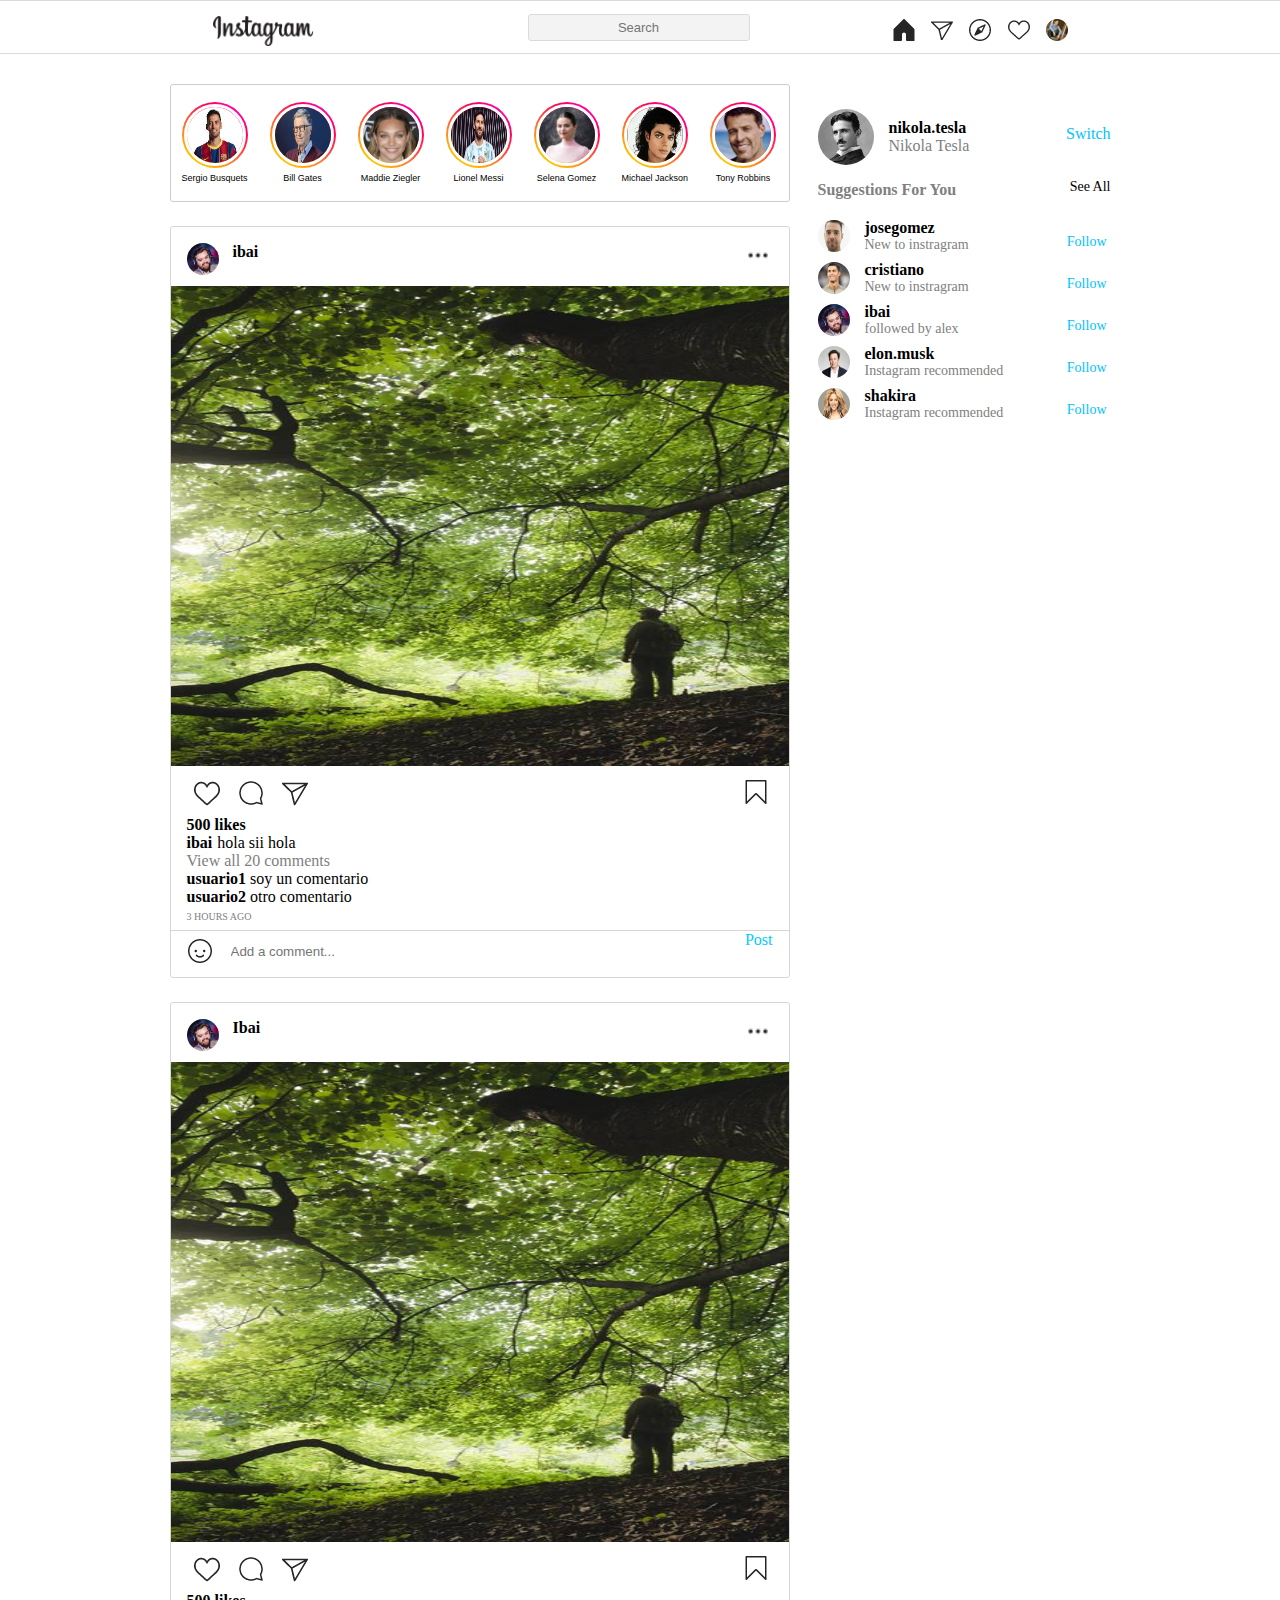
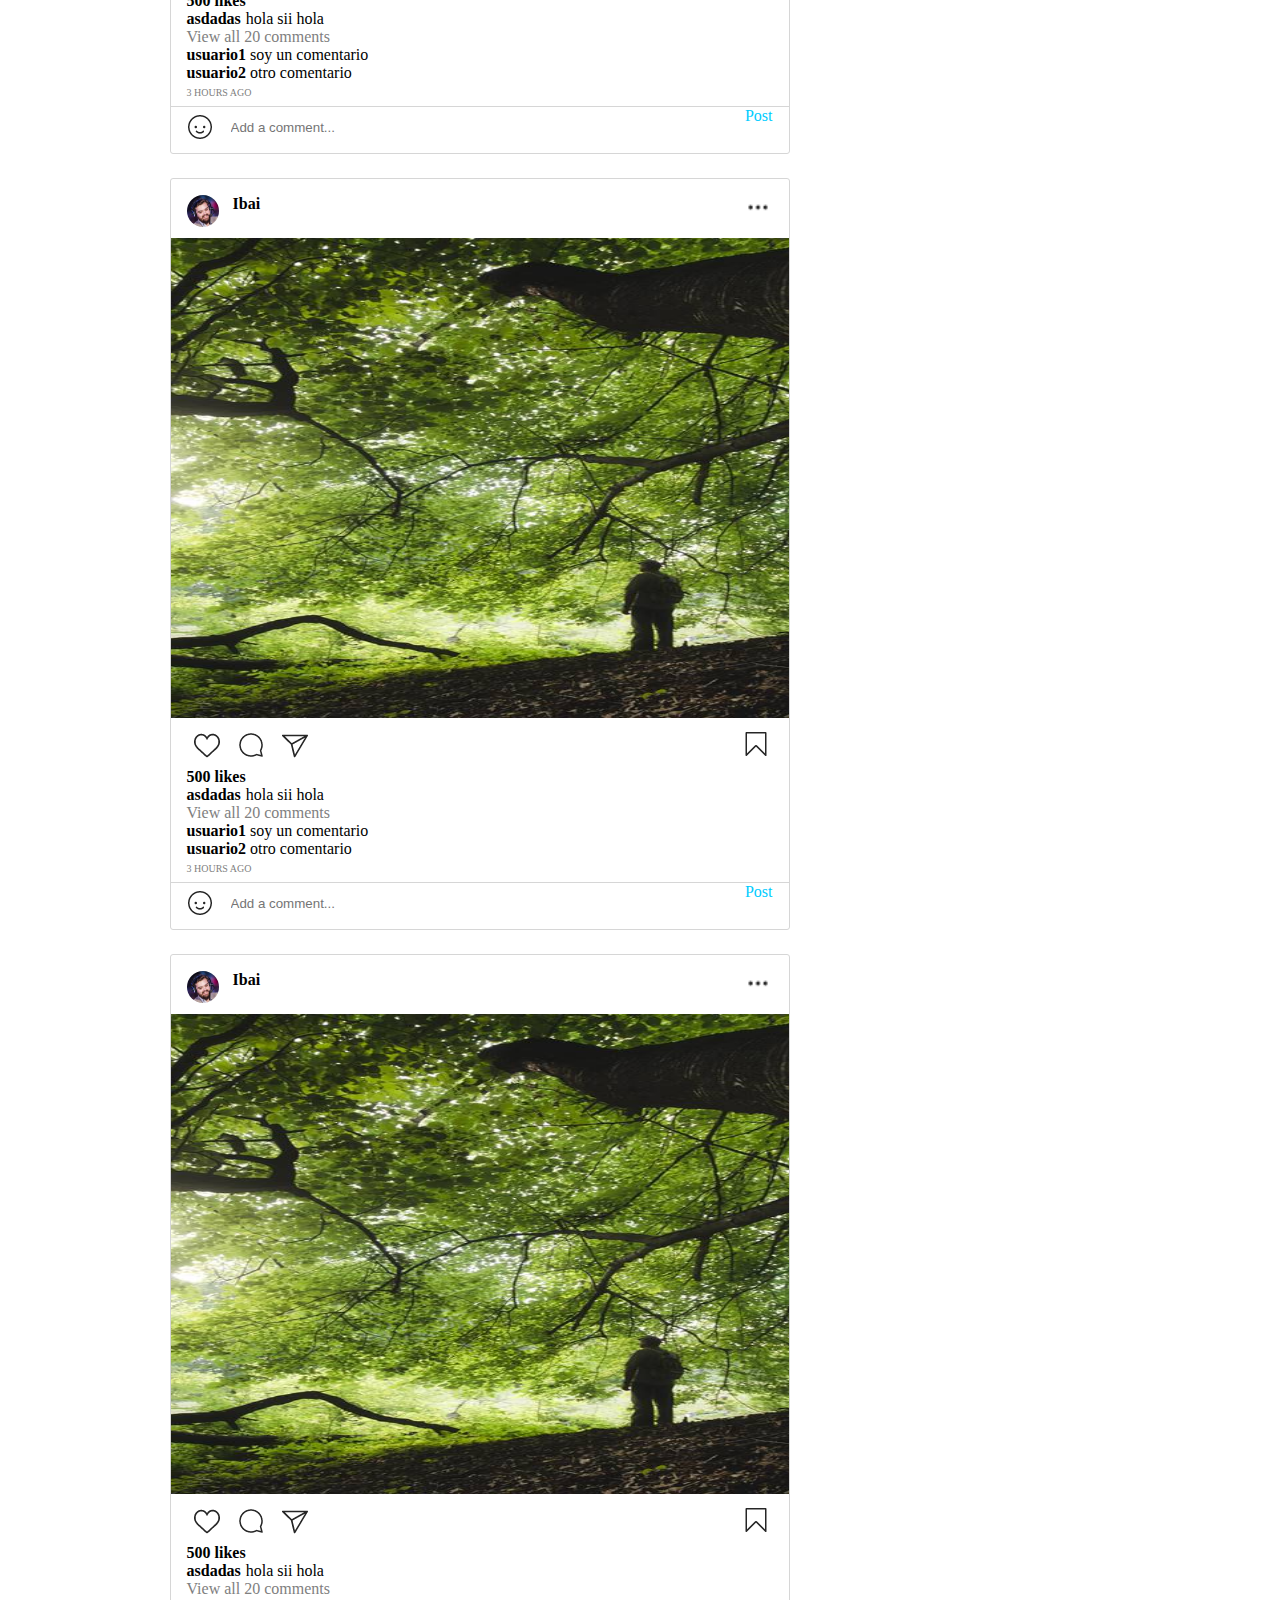
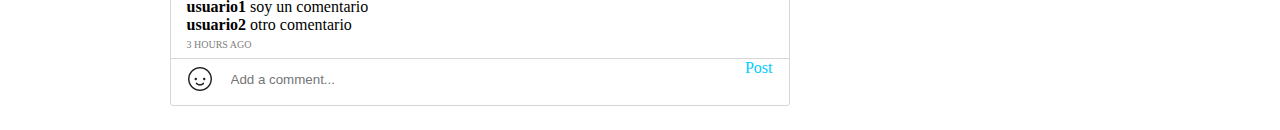
==== index.html @ 5fadb13f "Termine la pagina principal de instagram :)" ====
<!DOCTYPE html>
<html lang="en">
<head>
    <meta charset="UTF-8">
    <meta http-equiv="X-UA-Compatible" content="IE=edge">
    <meta name="viewport" content="width=device-width, initial-scale=1.0">
    <title>Instragram</title>
    <link rel="stylesheet" href="./instragramPrincipal.css">
</head>
<body>
    <header class="header">

        <div class="header__container">
            <a href=""><img class="header__logo" src="./ImagenesHeader/logo.png" alt="Logo instagram"></a>
            <input class="header__input" type="text" placeholder="Search">
            <div class="header--opciones">
                <a href=""><img class="header--opciones--casa" src="./ImagenesHeader/casa.png" alt="casa"></a>
                <a href=""><img class="header--opciones--mensajes" src="./ImagenesHeader/mensajes.png" alt="mensajes"></a>
                <a href=""><img class="header--opciones--lupa" src="./ImagenesHeader/lupa.png" alt="lupa"></a>
                <a href=""><img class="header--opciones--corazon" src="./ImagenesHeader/corazon.png" alt="like"></a>
                <a href=""><img class="header--opciones--user" src="./ImagenesHeader/user.png" alt="usuario"></a>
            </div>
        </div>
    </header>

    <main class="main">
        <section class="section">
            <!-- stories -->
            <div class="stories">
                <div class="stories-container">
                    <button class="story">
                        <div class="profile">
                            <img src="./imagenesHistorias/busquets.png" alt="">
                        </div>
                        <div class="title">
                            Sergio Busquets
                        </div>
                    </button>
        
                    <button class="story">
                        <div class="profile">
                            <img src="./imagenesHistorias/Gates.png" alt="">
                        </div>
                        <div class="title">
                            Bill Gates
                        </div>
                    </button>
        
                    <button class="story">
                        <div class="profile">
                            <img src="./imagenesHistorias/maddie.png" alt="">
                        </div>
                        <div class="title">
                            Maddie Ziegler
                        </div>
                    </button>
        
                    <button class="story">
                        <div class="profile">
                            <img src="./imagenesHistorias/messi.png" alt="">
                        </div>
                        <div class="title">
                            Lionel Messi
                        </div>
                    </button>
        
                    <button class="story">
                        <div class="profile">
                            <img src="./imagenesHistorias/selena.png" alt="">
                        </div>
                        <div class="title">
                            Selena Gomez
                        </div>
                    </button>
        
                    <button class="story">
                        <div class="profile">
                            <img src="./imagenesHistorias/michael.png" alt="">
                        </div>
                        <div class="title">
                            Michael Jackson
                        </div>
                    </button>
        
                    <button class="story">
                        <div class="profile">
                            <img src="./imagenesHistorias/Tony.png" alt="">
                        </div>
                        <div class="title">
                            Tony Robbins
                        </div>
                    </button>
        
                </div>

                <!-- publicaciones -->
                <div class="publicaciones">
                    <div class="publicacion">
                        <div class="publicacion__header">
                            <div class="publicacion__header-people">
                                <div class="people-foto">
                                    <a href=""><img src="./imagenPerfil/ibai.png" alt=""> </a>
                                </div>
                    
                                <div class="publicacion__header-opcion">
                                    <a href="">ibai</a>
                                    <img src="./imagenesPublicacion/puntos.png" alt="">
                                </div>   
                        </div>
                
                        <div class="publicacion__img">
                            <img src="./imagenesPublicacion/publicacion.png" alt="">
                        </div>
                
                        <div class="publicacion__opciones">
                            <div class="opcionesIzquiera">
                                <img src="./imagenesPublicacion/corazon.png" alt="">
                                <img src="./imagenesPublicacion/comentario.png" alt="">
                                <img src="./imagenesPublicacion/mensajes.png" alt="">
                            </div>
                            <div class="opcionDerecha">
                                <img src="./imagenesPublicacion/guardar.png" alt="">
                            </div>
                        </div>
                
                        <div class="publicacion__likes"><span>500 likes</span></div>
                
                        <div class="publicacion__comentarios">
                            <div class="comentarioDelAutor">
                                <a class="comentarioDelAutor-user" href="">ibai</a>
                                <span>hola sii hola</span>
                            </div>
                
                            <a class="comentarioDelAutor-view" href="">View all 20 comments</a>
                
                            <div class="comentarioDeUsuarios">
                                <div>
                                    <a href="">usuario1</a>
                                    <span>soy un comentario </span>
                                </div>
                
                                <div>
                                    <a href="">usuario2</a>
                                    <span>otro comentario </span>
                                </div>
                            </div>
                
                        </div>
                        <div class="publicacion__time">
                            <a href="">3 HOURS AGO</a>
                        </div>
                
                        <div class="publicacion__footer">
                            <img src="./imagenesPublicacion/carita.png" alt="">
                            <input type="text" placeholder="Add a comment...">
                            <a href="">Post</a>
                        </div>
                        </div>
                    </div>
            
                    <div class="publicacion">
                        <div class="publicacion__header">
                            <div class="publicacion__header-people">
                                <div class="people-foto">
                                    <img src="./imagenPerfil/ibai.png" alt=""> 
                                </div>
                    
                                <div class="publicacion__header-opcion">
                                    <a>Ibai</a>
                                    <img src="./imagenesPublicacion/puntos.png" alt="">
                                </div>   
                        </div>
                
                        <div class="publicacion__img">
                            <img src="./imagenesPublicacion/publicacion.png" alt="">
                        </div>
                
                        <div class="publicacion__opciones">
                            <div class="opcionesIzquiera">
                                <img src="./imagenesPublicacion/corazon.png" alt="">
                                <img src="./imagenesPublicacion/comentario.png" alt="">
                                <img src="./imagenesPublicacion/mensajes.png" alt="">
                            </div>
                            <div class="opcionDerecha">
                                <img src="./imagenesPublicacion/guardar.png" alt="">
                            </div>
                        </div>
                
                        <div class="publicacion__likes"><span>500 likes</span></div>
                
                        <div class="publicacion__comentarios">
                            <div class="comentarioDelAutor">
                                <a class="comentarioDelAutor-user" href="">asdadas</a>
                                <span>hola sii hola</span>
                            </div>
                
                            <a class="comentarioDelAutor-view" href="">View all 20 comments</a>
                
                            <div class="comentarioDeUsuarios">
                                <div>
                                    <a href="">usuario1</a>
                                    <span>soy un comentario </span>
                                </div>
                
                                <div>
                                    <a href="">usuario2</a>
                                    <span>otro comentario </span>
                                </div>
                            </div>
                
                        </div>
                        <div class="publicacion__time">
                            <a href="">3 HOURS AGO</a>
                        </div>
                
                        <div class="publicacion__footer">
                            <img src="./imagenesPublicacion/carita.png" alt="">
                            <input type="text" placeholder="Add a comment...">
                            <a href="">Post</a>
                        </div>
                        </div>
                    </div>
            
                    <div class="publicacion">
                        <div class="publicacion__header">
                            <div class="publicacion__header-people">
                                <div class="people-foto">
                                    <img src="./imagenPerfil/ibai.png" alt=""> 
                                </div>
                    
                                <div class="publicacion__header-opcion">
                                    <a>Ibai</a>
                                    <img src="./imagenesPublicacion/puntos.png" alt="">
                                </div>   
                        </div>
                
                        <div class="publicacion__img">
                            <img src="./imagenesPublicacion/publicacion.png" alt="">
                        </div>
                
                        <div class="publicacion__opciones">
                            <div class="opcionesIzquiera">
                                <img src="./imagenesPublicacion/corazon.png" alt="">
                                <img src="./imagenesPublicacion/comentario.png" alt="">
                                <img src="./imagenesPublicacion/mensajes.png" alt="">
                            </div>
                            <div class="opcionDerecha">
                                <img src="./imagenesPublicacion/guardar.png" alt="">
                            </div>
                        </div>
                
                        <div class="publicacion__likes"><span>500 likes</span></div>
                
                        <div class="publicacion__comentarios">
                            <div class="comentarioDelAutor">
                                <a class="comentarioDelAutor-user" href="">asdadas</a>
                                <span>hola sii hola</span>
                            </div>
                
                            <a class="comentarioDelAutor-view" href="">View all 20 comments</a>
                
                            <div class="comentarioDeUsuarios">
                                <div>
                                    <a href="">usuario1</a>
                                    <span>soy un comentario </span>
                                </div>
                
                                <div>
                                    <a href="">usuario2</a>
                                    <span>otro comentario </span>
                                </div>
                            </div>
                
                        </div>
                        <div class="publicacion__time">
                            <a href="">3 HOURS AGO</a>
                        </div>
                
                        <div class="publicacion__footer">
                            <img src="./imagenesPublicacion/carita.png" alt="">
                            <input type="text" placeholder="Add a comment...">
                            <a href="">Post</a>
                        </div>
                        </div>
                    </div>
            
                    <div class="publicacion">
                        <div class="publicacion__header">
                            <div class="publicacion__header-people">
                                <div class="people-foto">
                                    <img src="./imagenPerfil/ibai.png" alt=""> 
                                </div>
                    
                                <div class="publicacion__header-opcion">
                                    <a>Ibai</a>
                                    <img src="./imagenesPublicacion/puntos.png" alt="">
                                </div>   
                        </div>
                
                        <div class="publicacion__img">
                            <img src="./imagenesPublicacion/publicacion.png" alt="">
                        </div>
                
                        <div class="publicacion__opciones">
                            <div class="opcionesIzquiera">
                                <img src="./imagenesPublicacion/corazon.png" alt="">
                                <img src="./imagenesPublicacion/comentario.png" alt="">
                                <img src="./imagenesPublicacion/mensajes.png" alt="">
                            </div>
                            <div class="opcionDerecha">
                                <img src="./imagenesPublicacion/guardar.png" alt="">
                            </div>
                        </div>
                
                        <div class="publicacion__likes"><span>500 likes</span></div>
                
                        <div class="publicacion__comentarios">
                            <div class="comentarioDelAutor">
                                <a class="comentarioDelAutor-user" href="">asdadas</a>
                                <span>hola sii hola</span>
                            </div>
                
                            <a class="comentarioDelAutor-view" href="">View all 20 comments</a>
                
                            <div class="comentarioDeUsuarios">
                                <div>
                                    <a href="">usuario1</a>
                                    <span>soy un comentario </span>
                                </div>
                
                                <div>
                                    <a href="">usuario2</a>
                                    <span>otro comentario </span>
                                </div>
                            </div>
                
                        </div>
                        <div class="publicacion__time">
                            <a href="">3 HOURS AGO</a>
                        </div>
                
                        <div class="publicacion__footer">
                            <img src="./imagenesPublicacion/carita.png" alt="">
                            <input type="text" placeholder="Add a comment...">
                            <a href="">Post</a>
                        </div>
                        </div>
                    </div>
            </div>
            </div>

            <!-- suggestions -->
            <div class="suggestions">
                <div class="perfil">
                    <div class="fotoYNombre">
                        <a href=""><img src="./imagenPerfil/tesla.png" alt=""></a>
                        <ul>
                            <li class="userName"><a href="">nikola.tesla</a></li>
                            <li class="name">Nikola Tesla</li>
                        </ul>
                    </div>
        
                    <div class="switch">
                        <p>Switch</p>
                    </div>     
                    
                </div>
                    
                <div class="seeAll">
                    <p class="seeAll-sfy">Suggestions For You</p>
                    <p class="seeAll-see">See All</p>
                </div>
        
                <div>
                    <div class="people">
                        <div class="people-fotoYNombre">
                            <img src="./imagenPerfil/persona.png" alt="">
                            <ul>
                                <li class="people-userName">josegomez</li>
                                <li class="people-name">New to instragram</li>
                            </ul>
                        </div>
            
                        <div class="follow">
                            <p>Follow</p>
                        </div>     
                        
                    </div>
        
                    <div class="people">
                        <div class="people-fotoYNombre">
                            <img src="./imagenPerfil/cr7.png" alt="">
                            <ul>
                                <li class="people-userName">cristiano</li>
                                <li class="people-name">New to instragram</li>
                            </ul>
                        </div>
            
                        <div class="follow">
                            <p>Follow</p>
                        </div>     
                        
                    </div>
        
                    <div class="people">
                        <div class="people-fotoYNombre">
                            <img src="./imagenPerfil/ibai.png" alt="">
                            <ul>
                                <li class="people-userName">ibai</li>
                                <li class="people-name">followed by alex</li>
                            </ul>
                        </div>
            
                        <div class="follow">
                            <p>Follow</p>
                        </div>     
                        
                    </div>
        
                    <div class="people">
                        <div class="people-fotoYNombre">
                            <img src="./imagenPerfil/musk.png" alt="">
                            <ul>
                                <li class="people-userName">elon.musk</li>
                                <li class="people-name">Instagram recommended</li>
                            </ul>
                        </div>
            
                        <div class="follow">
                            <p>Follow</p>
                        </div>     
                        
                    </div>
        
                    <div class="people">
                        <div class="people-fotoYNombre">
                            <img src="./imagenPerfil/shakira.png" alt="">
                            <ul>
                                <li class="people-userName">shakira</li>
                                <li class="people-name">Instagram recommended</li>
                            </ul>
                        </div>
            
                        <div class="follow">
                            <p>Follow</p>
                        </div>     
                        
                    </div>
          
                        
        
                </div>
        
            </div>


        </section>
    </main>
</body>
</html>
---- instragramPrincipal.css ----
body {
    margin: 0px;
}
.header {
    background-color: #fff;
    width: 100%;
    height: 52px;
    display: flex;
    justify-content: center;
    border-top: 1px solid #dbdbdb;
    border-bottom: 1px solid rgba(var(--b6a,219,219,219),1);
    align-items: center;
    
}
.header__container {
    display: flex;
    justify-content: space-between;
    align-items: center;
    width: 67%;
    
}
.header__logo {
    width: 103px;
    height: 31px;
    padding-top: 10px;
    
}
.header__input {
    background-color: #f3f3f3f5;
    font-size: 13px;
    height: 23px;
    width: 216px;
    margin-left: 86px;
    border: 1px solid #dbdbdb;
    border-radius: 3px;
    outline: none;
    text-align: center;
}
.header--opciones {
    display: flex;
    align-items: center;
}
.header--opciones img {
    margin-left: 15px;
    padding-top: 10px;
}

.section {
    display: flex;
    justify-content: center;
}
/* Stories */

.stories {
    padding-top: 30px;
    width: 620px;
    margin-right: 28px;
    
}
.stories-container {
    display: flex;
    border: 1px solid #ccc;
    padding: 16px 0;
    border-radius: 3px;
    width: 618px;
    height: 84px;
}
.story {
    border: 0;
    background-color: transparent;
    cursor: pointer;
    margin: 0 5px;
}
.story .profile {
    background: rgb(255,201,0);
    background: linear-gradient(36deg , rgb(255,201,0) 13%, rgb(255,0,95) 73%, rgb(255,9,237) 100%);
    padding: 5px;
    box-sizing: border-box;
    width: 66px;
    height: 66px;
    border-radius: 50%;
    display: flex;
    align-items: center;
    justify-content: center;
}
.story .profile img{
    width: 56px;
    height: 56px;
    border-radius: 50%;
    padding: 0;
    margin: 0;
    border: 3px solid white;
}
.story .title {
    text-align: center;
    padding: 5px 0;
    font-size: 9px;
}

/* publicaciones */
.publicacion {
    border: 1px solid #cccc;
    border-radius: 3px;
    margin-bottom: 24px;
    margin-top: 24px;
}
.publicacion__header-people {
    display: flex;
    justify-content: space-between;
    width: 582px;
    height: 27px;
    padding: 16px;
}
.people-fotoYNombre {
    display: flex;
}
.people-foto img{
    border-radius: 50%;
    cursor: pointer;
    width: 32px;
    height: 32px;
}
.publicacion__header-opcion{
    width: 536px;
    height: 26px;
    margin-left: 14px;
    display: flex;
    justify-content: space-between;
}
.publicacion__header-opcion a {
    font-size: 16px;
    font-weight: 600;
    display: flex;
    width: 26px;
    height: 19px;
    color: black;
    text-decoration: none;
}
.publicacion__header-opcion a:hover {
    text-decoration: underline;
}
.publicacion__header-opcion img{
    cursor: pointer;

}
.publicacion__img img {
    width: 618px;
    height: 480px;
}
.publicacion__opciones {
    display: flex;
    justify-content: space-between;
    padding: 0px 16px;
    margin-top: 4px;
}
.opcionesIzquiera img {
    padding: 6px;
    cursor: pointer;
}
.opcionDerecha img {
    padding: 6px;
    cursor: pointer;
}
.publicacion__likes span {
    width: 568;
    height: 17;
    font-weight: 600;
    padding: 0px 16px;
    cursor: pointer;
}
.publicacion__comentarios {
    display: flex;
    flex-direction: column;
    padding: 0px 16px;
}
.comentarioDelAutor {
    display: flex;
}
.comentarioDelAutor-user {
    color: black;
    font-weight: 600;
    text-decoration: none;
}
.comentarioDelAutor span {
    padding-left: 5px;
}
.comentarioDelAutor-user:hover {
    text-decoration: underline;
}
.comentarioDelAutor-view {
    color: grey;
    text-decoration: none;
}
.comentarioDeUsuarios {
    display: flex;
    flex-direction: column;
}
.comentarioDeUsuarios a {
    color: black;
    font-weight: 600;
    text-decoration: none;
}
.comentarioDeUsuarios a:hover {
    text-decoration: underline;
}
.publicacion__time a {
    font-size: 10px;
    color: grey;
    text-decoration: none;
    padding-left: 16px;
}
.publicacion__footer {
    display: flex;
    justify-content: space-between;
    padding: 0px 16px;
    margin: 6px 0px;
    border-top: 1px solid #cccc;

}
.publicacion__footer img {
    padding: 8px 16px 8px 0px;
    cursor: pointer;
}
.publicacion__footer input {
    width: 100%;
    border: none;
    outline: none;
}
.publicacion__footer a {
    text-decoration: none;
    color: rgb(0, 204, 255);
}

/* suggestions */
.suggestions {
    /* display: flex;
    justify-content: center;
    flex-direction: column;
    margin-right: 50px; */
    /* border: 2px solid black; */
    width: 293px;
    height: 502px;
    padding-top: 55px;
}
.perfil {
    display: flex;
    justify-content: space-between;
    /* border: 2px solid #cccc; */
    height: 56px;
    width: 293px;
}
.fotoYNombre {
    display: flex;
}
.perfil img {
    border-radius: 50%;
    cursor: pointer;
    width: 56px;
    height: 56px;
} 
.perfil ul {
    list-style: none;
    padding-left: 15px;
    margin: 0px;
    display: flex;
    flex-direction: column;
    justify-content: center;
}
.userName a{
    font-size: 16px;
    font-weight: 600;
    color: black;
    text-decoration: none;
}
.name {
    color: grey;
    font-size: 16px;
}
.switch {
    display: flex;
    justify-content: flex-end;
    color: rgb(0, 195, 255);
    cursor: pointer;
}

.seeAll {
    display: flex;
    justify-content: space-between;
}
.seeAll-sfy {
    color: grey;
    font-weight: 600;
}
.seeAll-see {
    cursor: pointer;
    font-size: 14px;
}


.people {
    display: flex;
    justify-content: space-between;
    /* border: 2px solid #cccc; */
    height: 32px;
    width: 289px;
    padding: 5px 0px 5px 0px; 
}
.people-fotoYNombre {
    display: flex;
}
.people img {
    border-radius: 50%;
    cursor: pointer;
    width: 32px;
    height: 32px;
} 
.people ul {
    list-style: none;
    padding-left: 15px;
    margin: 0px;
    display: flex;
    flex-direction: column;
    justify-content: center;
}
.people-userName {
    font-size: 16px;
    cursor: pointer;
    font-weight: 600;
}
.people-userName:hover {
    text-decoration: underline;
}
.people-name {
    color: grey;
    font-size: 14px;
}
.follow {
    display: flex;
    justify-content: flex-end;
    color: rgb(0, 195, 255);
    cursor: pointer;
}
.follow p {
    font-size: 14px;
}
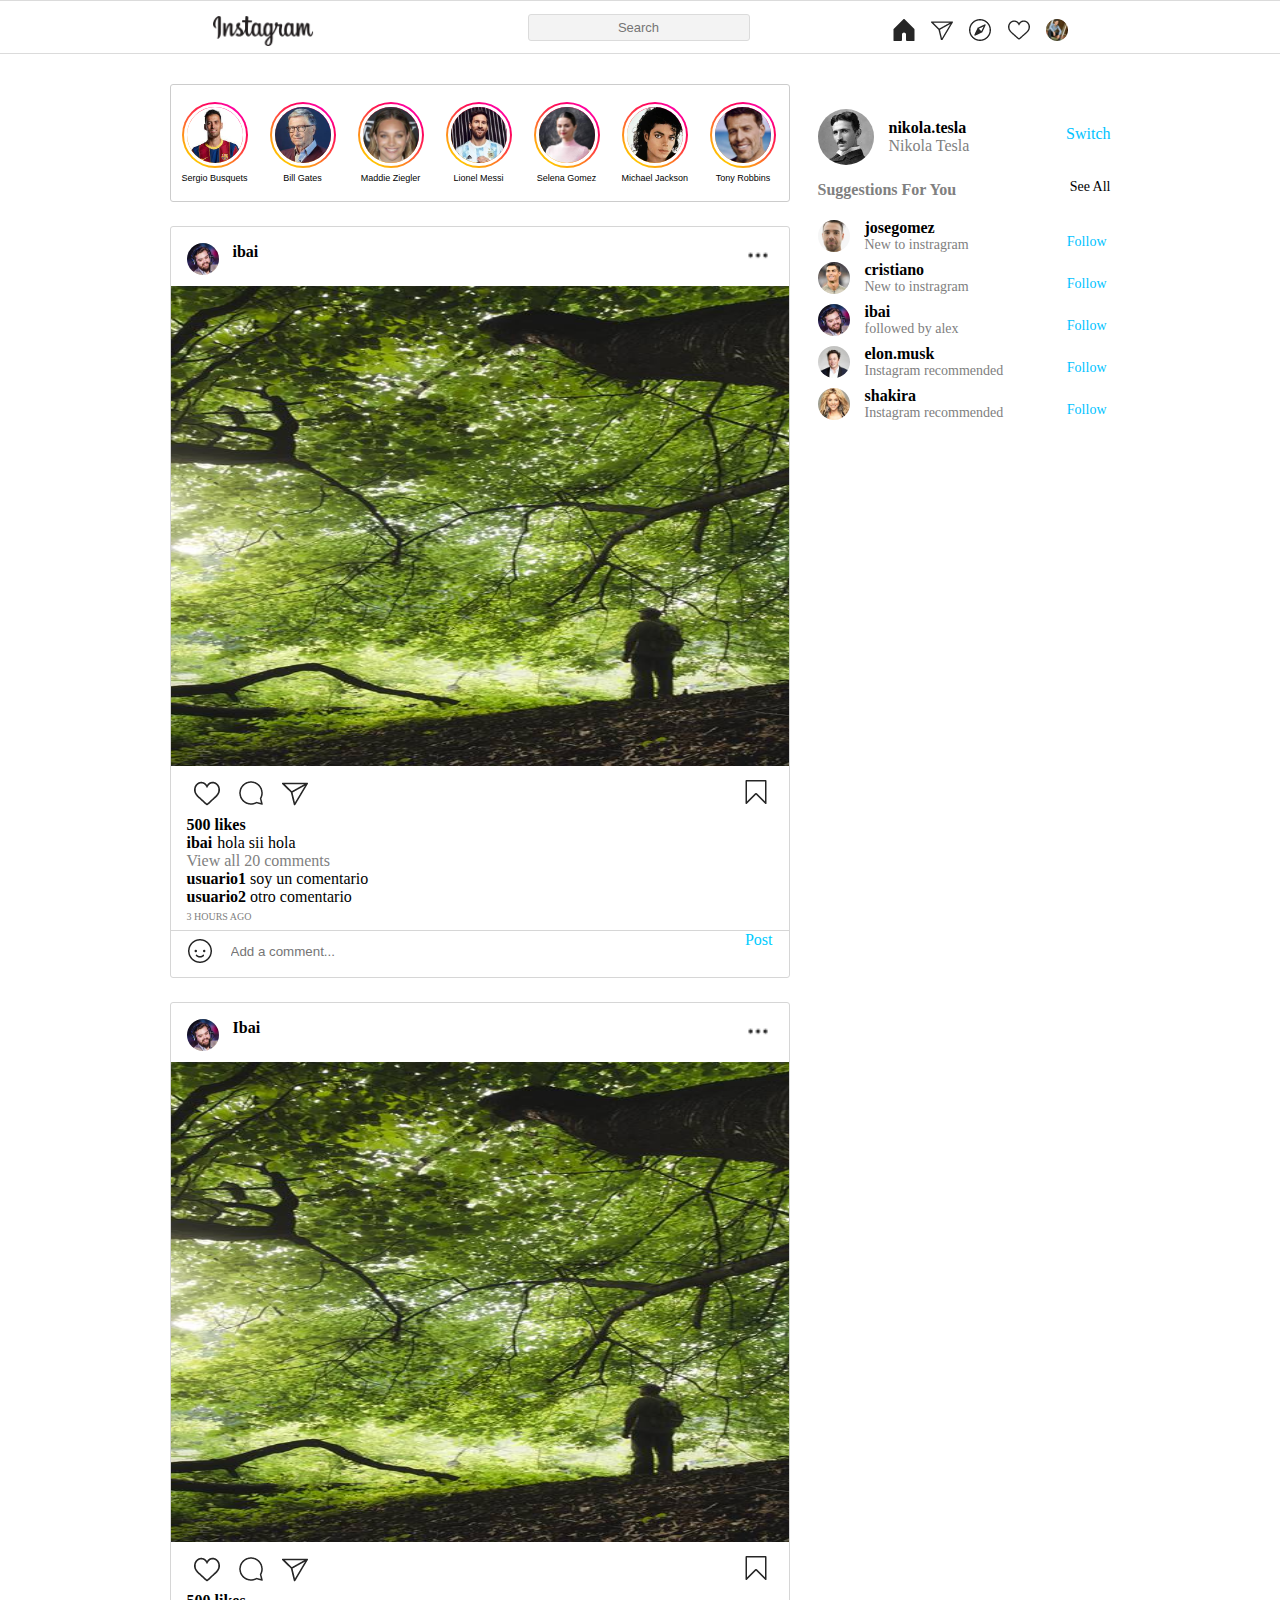
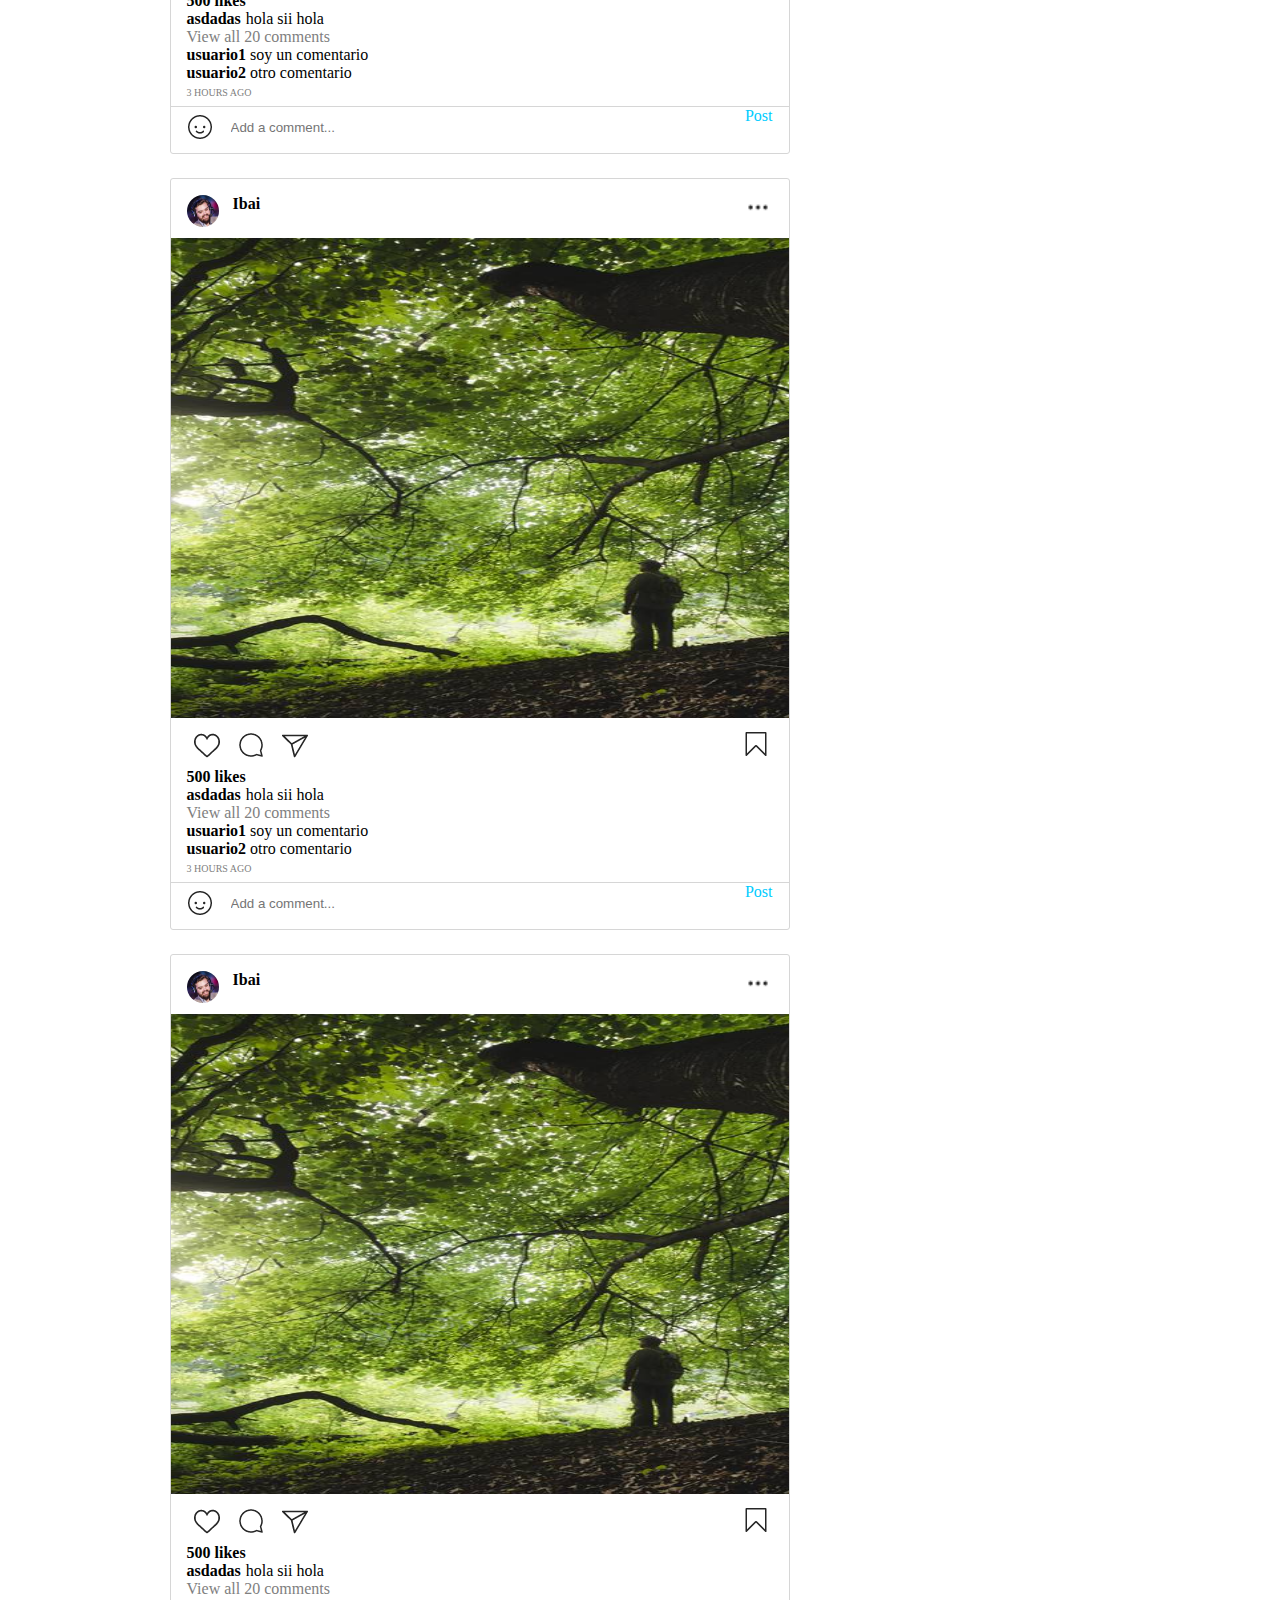
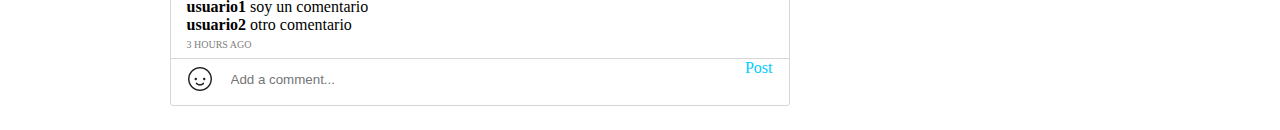
==== commit 625fc114: "Mejore la estetica de las imagenes" ====
--- a/index.html
+++ b/index.html
@@ -9,7 +9,6 @@
 </head>
 <body>
     <header class="header">
-
         <div class="header__container">
             <a href=""><img class="header__logo" src="./ImagenesHeader/logo.png" alt="Logo instagram"></a>
             <input class="header__input" type="text" placeholder="Search">
@@ -39,7 +38,7 @@
         
                     <button class="story">
                         <div class="profile">
-                            <img src="./imagenesHistorias/Gates.png" alt="">
+                            <img src="./imagenesHistorias/Gates.png" alt="Gates">
                         </div>
                         <div class="title">
                             Bill Gates
--- a/instragramPrincipal.css
+++ b/instragramPrincipal.css
@@ -90,6 +90,7 @@
     padding: 0;
     margin: 0;
     border: 3px solid white;
+    object-fit: cover;
 }
 .story .title {
     text-align: center;
@@ -311,8 +312,10 @@
 .people img {
     border-radius: 50%;
     cursor: pointer;
+    object-fit: cover;
     width: 32px;
     height: 32px;
+    
 } 
 .people ul {
     list-style: none;
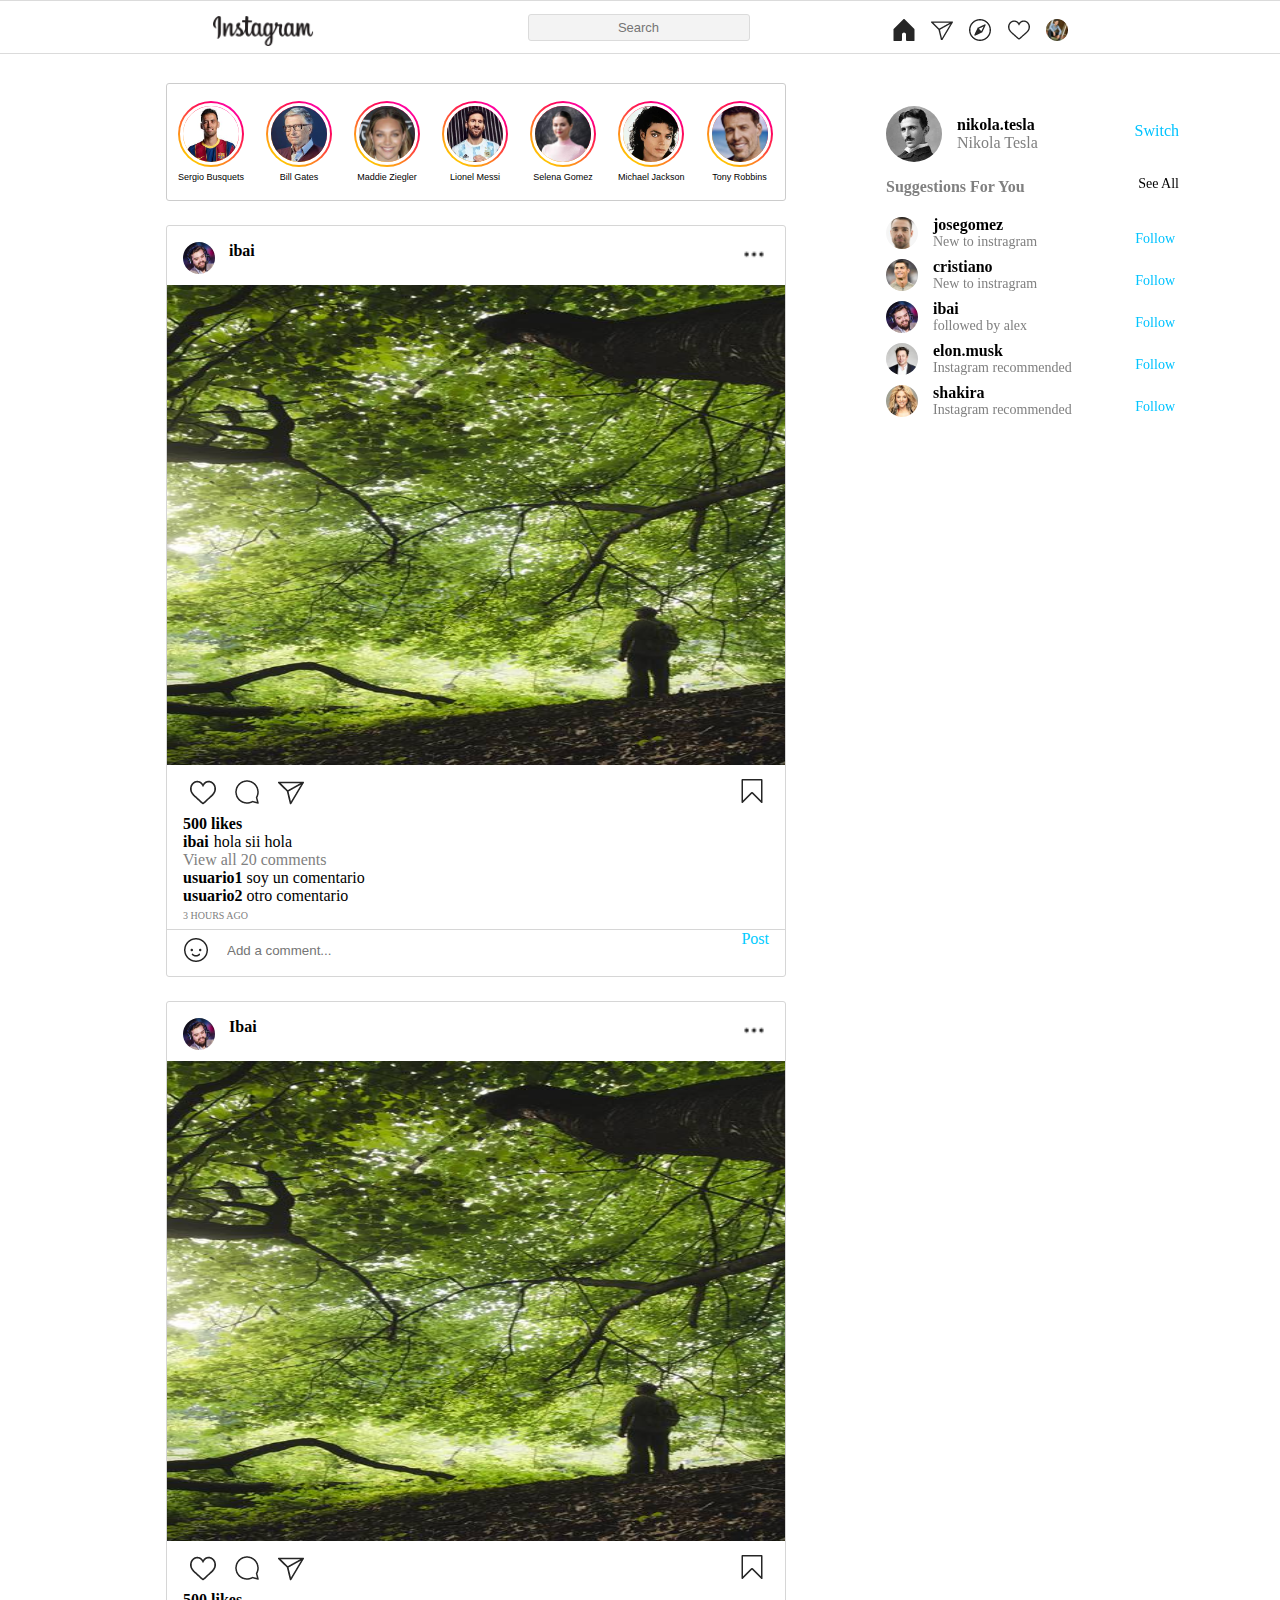
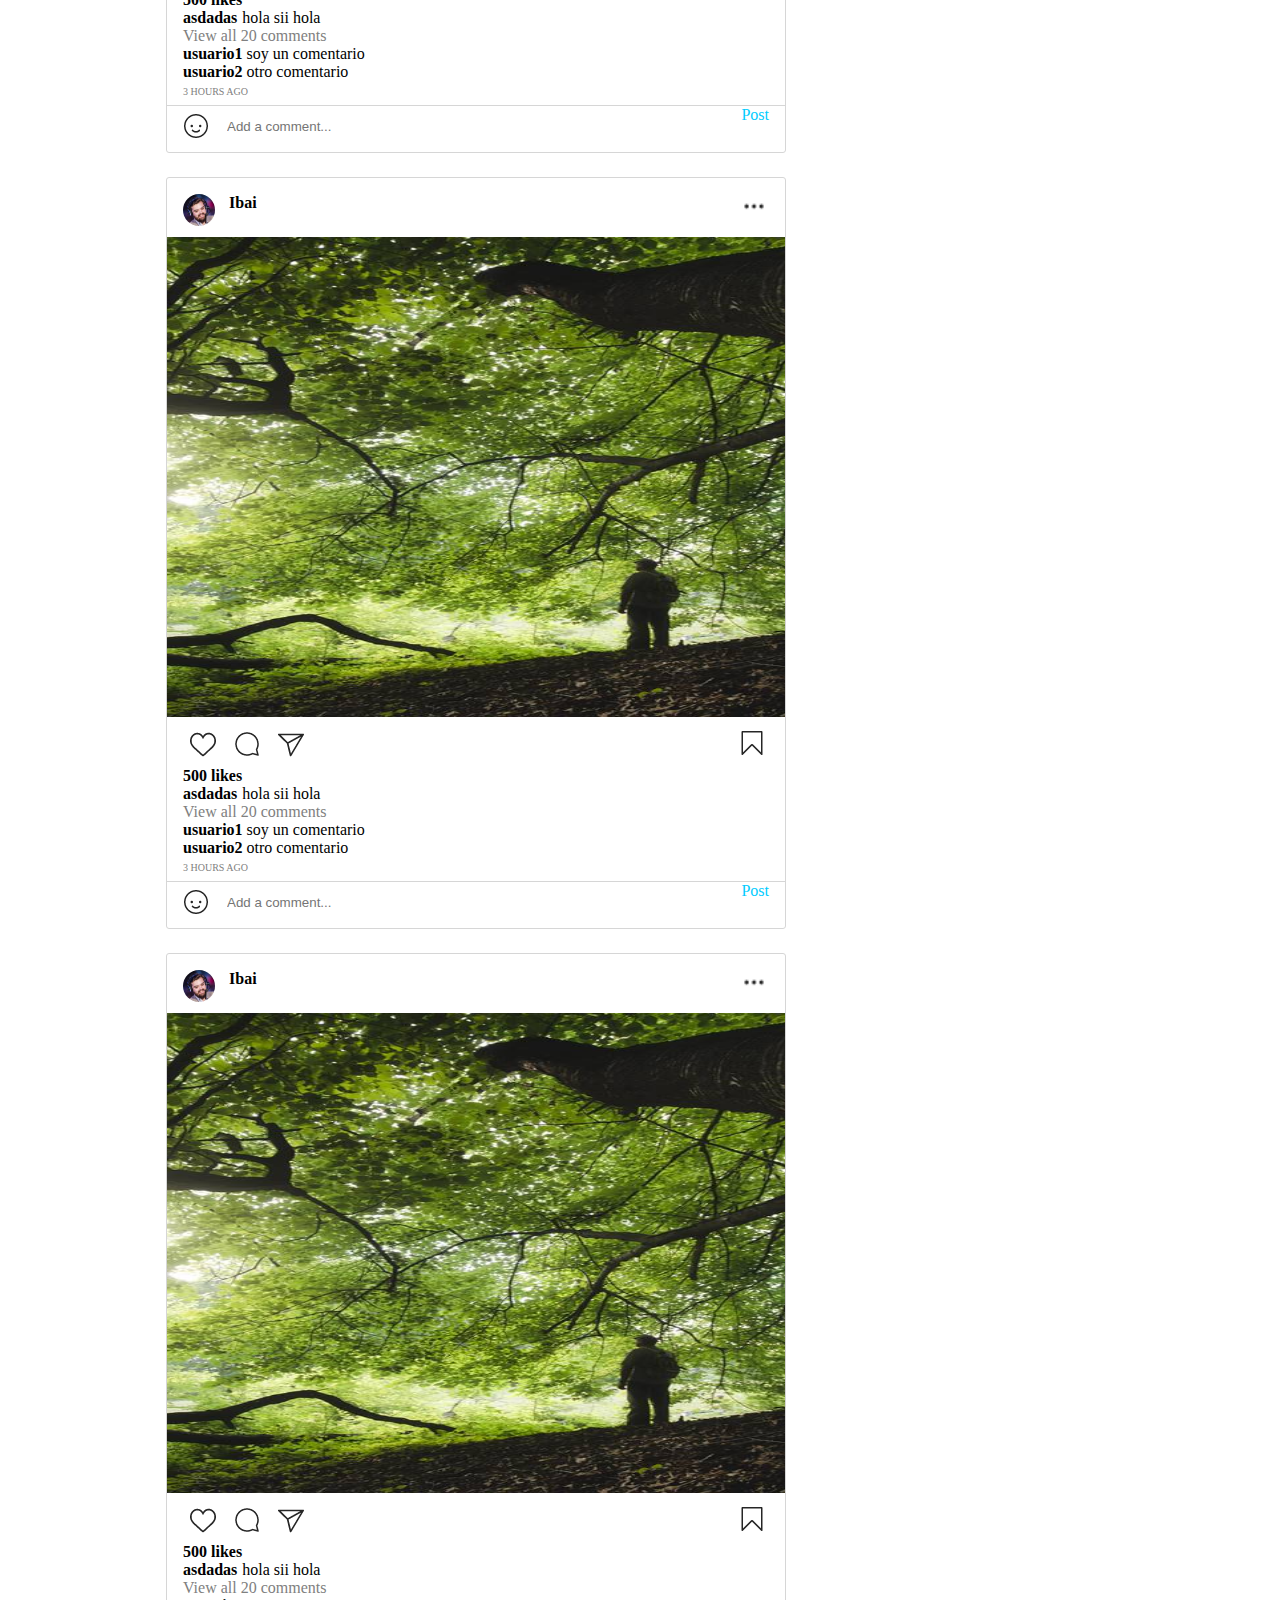
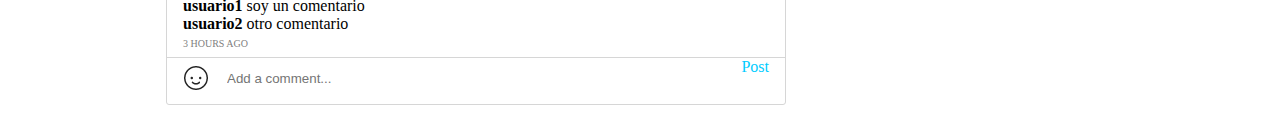
==== commit 2036d445: "Aplique el position fixed en el header y en las sugerencias" ====
--- a/index.html
+++ b/index.html
@@ -13,9 +13,9 @@
             <a href=""><img class="header__logo" src="./ImagenesHeader/logo.png" alt="Logo instagram"></a>
             <input class="header__input" type="text" placeholder="Search">
             <div class="header--opciones">
-                <a href=""><img class="header--opciones--casa" src="./ImagenesHeader/casa.png" alt="casa"></a>
+                <a href="./index.html"><img class="header--opciones--casa" src="./ImagenesHeader/casa.png" alt="casa"></a>
                 <a href=""><img class="header--opciones--mensajes" src="./ImagenesHeader/mensajes.png" alt="mensajes"></a>
-                <a href=""><img class="header--opciones--lupa" src="./ImagenesHeader/lupa.png" alt="lupa"></a>
+                <a href="./lupa.html"><img class="header--opciones--lupa" src="./ImagenesHeader/lupa.png" alt="lupa"></a>
                 <a href=""><img class="header--opciones--corazon" src="./ImagenesHeader/corazon.png" alt="like"></a>
                 <a href=""><img class="header--opciones--user" src="./ImagenesHeader/user.png" alt="usuario"></a>
             </div>
@@ -24,6 +24,7 @@
 
     <main class="main">
         <section class="section">
+            <div class="scroll">
             <!-- stories -->
             <div class="stories">
                 <div class="stories-container">
@@ -345,6 +346,7 @@
                         </div>
                         </div>
                     </div>
+            </div>
             </div>
             </div>
 
--- a/instragramPrincipal.css
+++ b/instragramPrincipal.css
@@ -10,7 +10,7 @@
     border-top: 1px solid #dbdbdb;
     border-bottom: 1px solid rgba(var(--b6a,219,219,219),1);
     align-items: center;
-    
+    position: fixed;
 }
 .header__container {
     display: flex;
@@ -48,11 +48,23 @@
 .section {
     display: flex;
     justify-content: center;
-}
+    margin-right: 300px;
+}
+/* .scroll {
+    width: 638px;
+    height: 756px;
+    overflow: scroll;
+}
+.scroll::-webkit-scrollbar {
+    width: 0px;
+    background-color: white;
+} */
+
 /* Stories */
 
 .stories {
-    padding-top: 30px;
+    /* padding-top: 30px; */
+    padding-top: 83px;
     width: 620px;
     margin-right: 28px;
     
@@ -115,7 +127,7 @@
 .people-fotoYNombre {
     display: flex;
 }
-.people-foto img{
+.people-foto img {
     border-radius: 50%;
     cursor: pointer;
     width: 32px;
@@ -234,14 +246,12 @@
 
 /* suggestions */
 .suggestions {
-    /* display: flex;
-    justify-content: center;
-    flex-direction: column;
-    margin-right: 50px; */
-    /* border: 2px solid black; */
     width: 293px;
     height: 502px;
     padding-top: 55px;
+    padding-top: 106px;
+    position: fixed;
+    left: 886px;
 }
 .perfil {
     display: flex;
